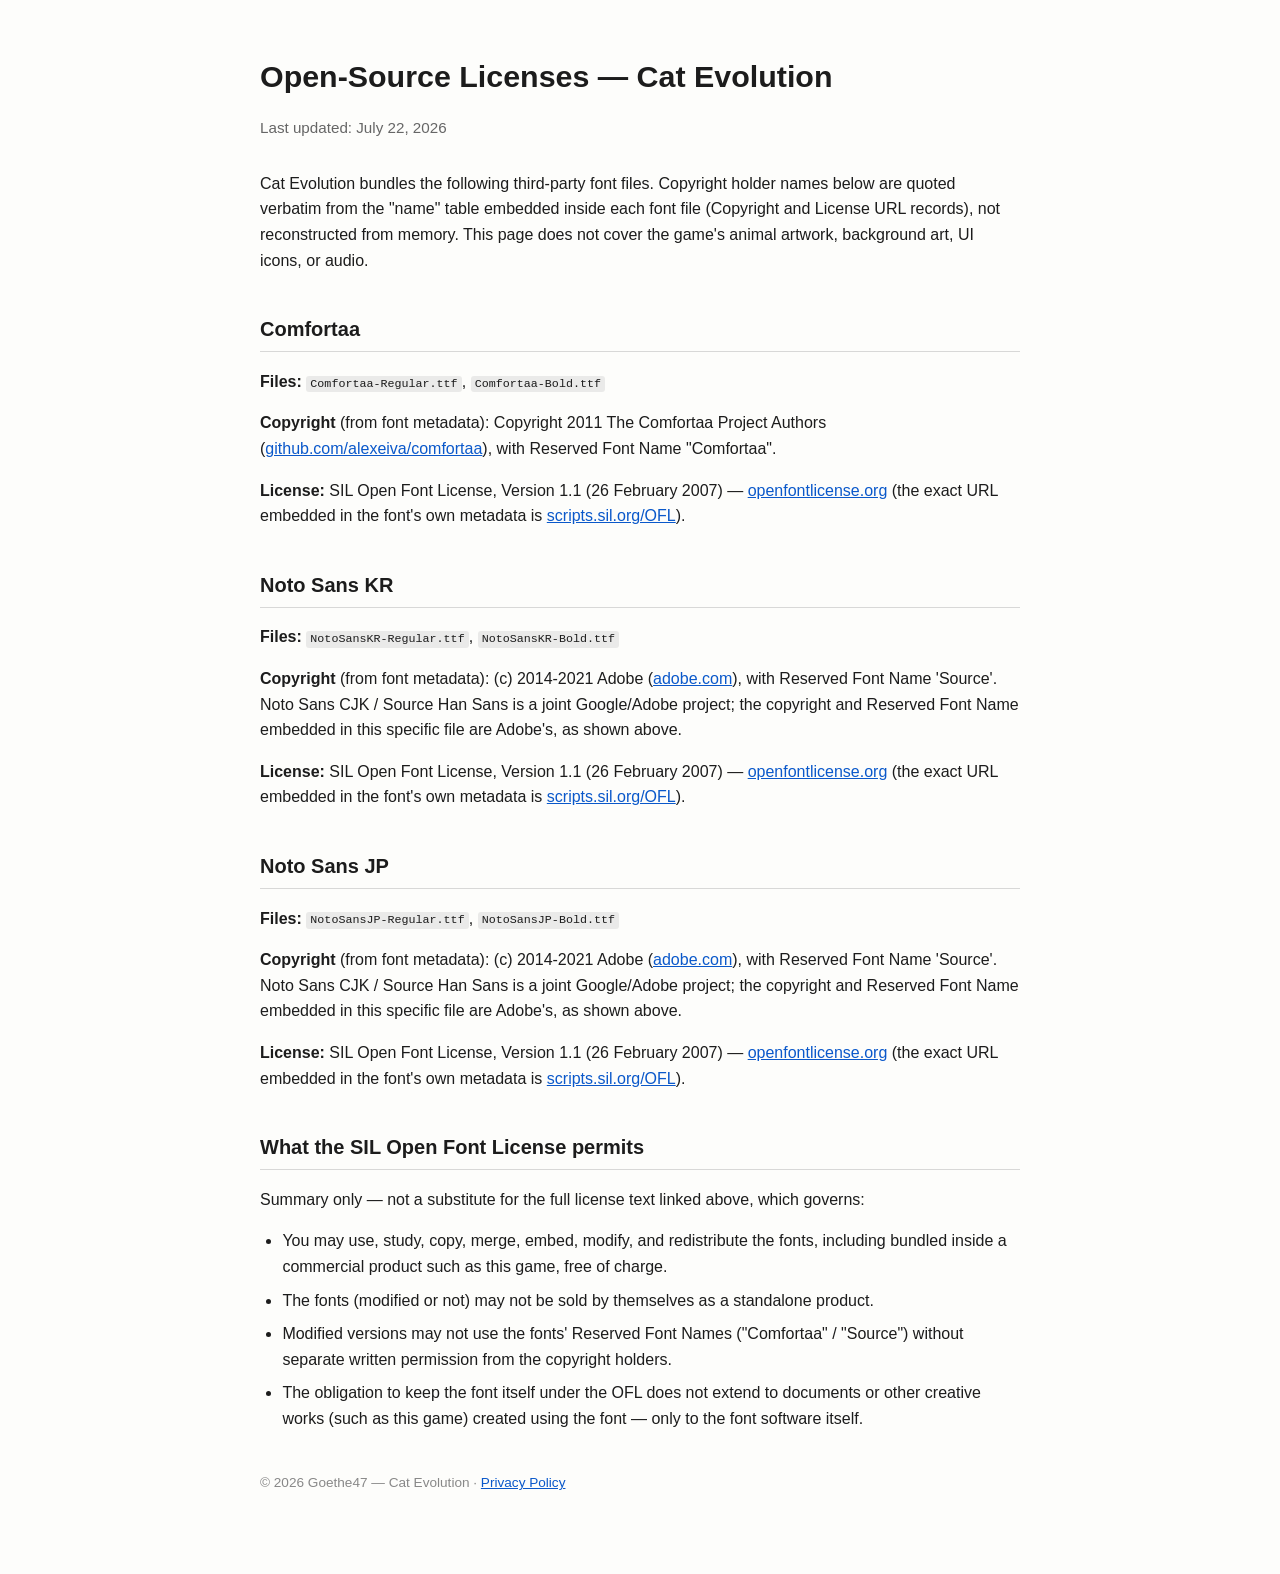
==== open-source-licenses.html @ 615765c2 "Document personalized/non-personalized ad choice, add license page Rewrites "Your Ad Choices" to des" ====
<!DOCTYPE html>
<html lang="en">
<head>
<meta charset="UTF-8">
<meta name="viewport" content="width=device-width, initial-scale=1.0">
<title>Cat Evolution — Open-Source Licenses</title>
<style>
  :root {
    color-scheme: light dark;
  }
  body {
    font-family: -apple-system, BlinkMacSystemFont, "Segoe UI", Roboto, Helvetica, Arial, sans-serif;
    line-height: 1.6;
    max-width: 760px;
    margin: 0 auto;
    padding: 32px 20px 80px;
    color: #1c1c1c;
    background: #fdfdfb;
  }
  @media (prefers-color-scheme: dark) {
    body { color: #e8e8e8; background: #16171a; }
    a { color: #7db4ff; }
    hr { border-color: #333; }
    .updated { color: #999; }
    code { background: #24252a; }
  }
  h1 { font-size: 1.9em; margin-bottom: 0.2em; }
  h2 { font-size: 1.25em; margin-top: 2em; border-bottom: 1px solid rgba(128,128,128,0.3); padding-bottom: 0.3em; }
  .updated { color: #666; font-size: 0.95em; margin-bottom: 2em; }
  ul { padding-left: 1.4em; }
  li { margin-bottom: 0.5em; }
  code { background: rgba(128,128,128,0.15); padding: 0.1em 0.35em; border-radius: 3px; font-size: 0.9em; }
  footer { margin-top: 3em; font-size: 0.85em; color: #888; }
  a { color: #0a58ca; }
</style>
</head>
<body>

<h1>Open-Source Licenses — Cat Evolution</h1>
<p class="updated">Last updated: July 22, 2026</p>

<p>Cat Evolution bundles the following third-party font files. Copyright holder names below are
quoted verbatim from the "name" table embedded inside each font file (Copyright and License URL
records), not reconstructed from memory. This page does not cover the game's animal artwork,
background art, UI icons, or audio.</p>

<h2>Comfortaa</h2>

<p><strong>Files:</strong> <code>Comfortaa-Regular.ttf</code>, <code>Comfortaa-Bold.ttf</code></p>

<p><strong>Copyright</strong> (from font metadata): Copyright 2011 The Comfortaa Project Authors
(<a href="https://github.com/alexeiva/comfortaa" target="_blank" rel="noopener">github.com/alexeiva/comfortaa</a>),
with Reserved Font Name "Comfortaa".</p>

<p><strong>License:</strong> SIL Open Font License, Version 1.1 (26 February 2007) —
<a href="https://openfontlicense.org/" target="_blank" rel="noopener">openfontlicense.org</a>
(the exact URL embedded in the font's own metadata is
<a href="http://scripts.sil.org/OFL" target="_blank" rel="noopener">scripts.sil.org/OFL</a>).</p>

<h2>Noto Sans KR</h2>

<p><strong>Files:</strong> <code>NotoSansKR-Regular.ttf</code>, <code>NotoSansKR-Bold.ttf</code></p>

<p><strong>Copyright</strong> (from font metadata): (c) 2014-2021 Adobe
(<a href="http://www.adobe.com/" target="_blank" rel="noopener">adobe.com</a>), with Reserved
Font Name 'Source'. Noto Sans CJK / Source Han Sans is a joint Google/Adobe project; the
copyright and Reserved Font Name embedded in this specific file are Adobe's, as shown above.</p>

<p><strong>License:</strong> SIL Open Font License, Version 1.1 (26 February 2007) —
<a href="https://openfontlicense.org/" target="_blank" rel="noopener">openfontlicense.org</a>
(the exact URL embedded in the font's own metadata is
<a href="http://scripts.sil.org/OFL" target="_blank" rel="noopener">scripts.sil.org/OFL</a>).</p>

<h2>Noto Sans JP</h2>

<p><strong>Files:</strong> <code>NotoSansJP-Regular.ttf</code>, <code>NotoSansJP-Bold.ttf</code></p>

<p><strong>Copyright</strong> (from font metadata): (c) 2014-2021 Adobe
(<a href="http://www.adobe.com/" target="_blank" rel="noopener">adobe.com</a>), with Reserved
Font Name 'Source'. Noto Sans CJK / Source Han Sans is a joint Google/Adobe project; the
copyright and Reserved Font Name embedded in this specific file are Adobe's, as shown above.</p>

<p><strong>License:</strong> SIL Open Font License, Version 1.1 (26 February 2007) —
<a href="https://openfontlicense.org/" target="_blank" rel="noopener">openfontlicense.org</a>
(the exact URL embedded in the font's own metadata is
<a href="http://scripts.sil.org/OFL" target="_blank" rel="noopener">scripts.sil.org/OFL</a>).</p>

<h2>What the SIL Open Font License permits</h2>

<p>Summary only — not a substitute for the full license text linked above, which governs:</p>
<ul>
  <li>You may use, study, copy, merge, embed, modify, and redistribute the fonts, including
    bundled inside a commercial product such as this game, free of charge.</li>
  <li>The fonts (modified or not) may not be sold by themselves as a standalone product.</li>
  <li>Modified versions may not use the fonts' Reserved Font Names ("Comfortaa" / "Source")
    without separate written permission from the copyright holders.</li>
  <li>The obligation to keep the font itself under the OFL does not extend to documents or other
    creative works (such as this game) created using the font — only to the font software
    itself.</li>
</ul>

<footer>
  &copy; 2026 Goethe47 — Cat Evolution · <a href="index.html">Privacy Policy</a>
</footer>

</body>
</html>
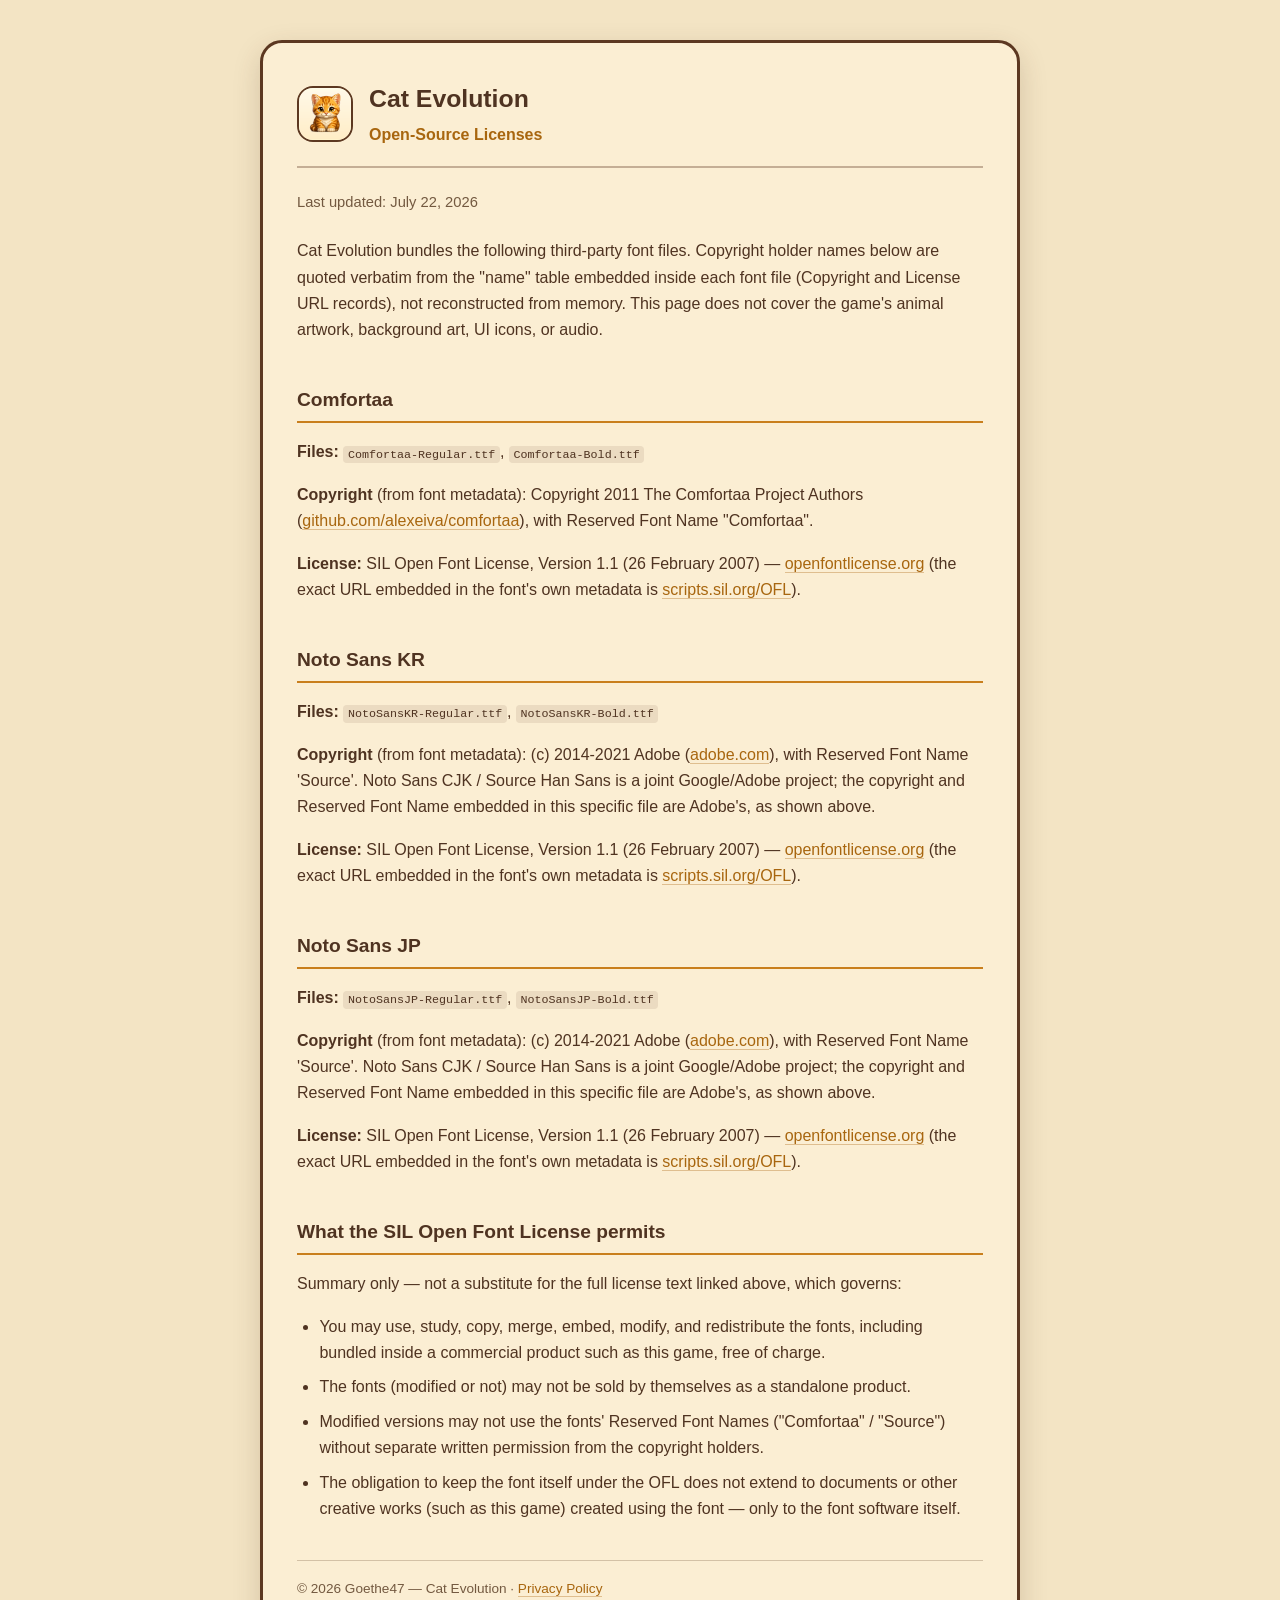
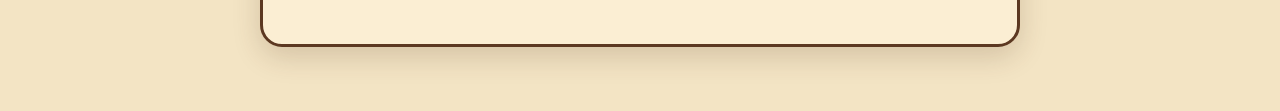
==== commit 9147023a: "Restyle site to match Cat Evolution's in-game visual identity Cream/brown/gold palette pulled from t" ====
--- a/open-source-licenses.html
+++ b/open-source-licenses.html
@@ -4,39 +4,19 @@
 <meta charset="UTF-8">
 <meta name="viewport" content="width=device-width, initial-scale=1.0">
 <title>Cat Evolution — Open-Source Licenses</title>
-<style>
-  :root {
-    color-scheme: light dark;
-  }
-  body {
-    font-family: -apple-system, BlinkMacSystemFont, "Segoe UI", Roboto, Helvetica, Arial, sans-serif;
-    line-height: 1.6;
-    max-width: 760px;
-    margin: 0 auto;
-    padding: 32px 20px 80px;
-    color: #1c1c1c;
-    background: #fdfdfb;
-  }
-  @media (prefers-color-scheme: dark) {
-    body { color: #e8e8e8; background: #16171a; }
-    a { color: #7db4ff; }
-    hr { border-color: #333; }
-    .updated { color: #999; }
-    code { background: #24252a; }
-  }
-  h1 { font-size: 1.9em; margin-bottom: 0.2em; }
-  h2 { font-size: 1.25em; margin-top: 2em; border-bottom: 1px solid rgba(128,128,128,0.3); padding-bottom: 0.3em; }
-  .updated { color: #666; font-size: 0.95em; margin-bottom: 2em; }
-  ul { padding-left: 1.4em; }
-  li { margin-bottom: 0.5em; }
-  code { background: rgba(128,128,128,0.15); padding: 0.1em 0.35em; border-radius: 3px; font-size: 0.9em; }
-  footer { margin-top: 3em; font-size: 0.85em; color: #888; }
-  a { color: #0a58ca; }
-</style>
+<link rel="icon" href="icon.png">
+<link rel="stylesheet" href="styles.css">
 </head>
 <body>
-
-<h1>Open-Source Licenses — Cat Evolution</h1>
+<div class="card">
+<div class="masthead">
+  <img src="icon.png" alt="Cat Evolution icon">
+  <div class="masthead-text">
+    <h1>Cat Evolution</h1>
+    <p class="page-name">Open-Source Licenses</p>
+  </div>
+</div>
+<hr class="divider">
 <p class="updated">Last updated: July 22, 2026</p>
 
 <p>Cat Evolution bundles the following third-party font files. Copyright holder names below are
@@ -102,6 +82,6 @@
 <footer>
   &copy; 2026 Goethe47 — Cat Evolution · <a href="index.html">Privacy Policy</a>
 </footer>
-
+</div>
 </body>
 </html>
--- a/styles.css
+++ b/styles.css
@@ -0,0 +1,134 @@
+:root {
+  color-scheme: light dark;
+  --bg: #f3e4c4;
+  --card: #fbeed3;
+  --border: #5c3821;
+  --text: #4f3321;
+  --muted: #735940;
+  --accent: #c97f1c;
+  --accent-strong: #a8660f;
+  --table-head: #f0dcae;
+  --code-bg: rgba(92, 56, 33, 0.1);
+  --shadow: rgba(76, 46, 20, 0.18);
+}
+
+@media (prefers-color-scheme: dark) {
+  :root {
+    --bg: #1b140c;
+    --card: #241a10;
+    --border: #caa06a;
+    --text: #f2e2c4;
+    --muted: #cbab80;
+    --accent: #f0b94a;
+    --accent-strong: #ffce6e;
+    --table-head: #33260f;
+    --code-bg: rgba(240, 185, 74, 0.12);
+    --shadow: rgba(0, 0, 0, 0.5);
+  }
+}
+
+* { box-sizing: border-box; }
+
+body {
+  font-family: -apple-system, BlinkMacSystemFont, "Segoe UI", Roboto, Helvetica, Arial, sans-serif;
+  line-height: 1.65;
+  margin: 0;
+  padding: 40px 16px 64px;
+  color: var(--text);
+  background: var(--bg);
+}
+
+.card {
+  max-width: 760px;
+  margin: 0 auto;
+  background: var(--card);
+  border: 3px solid var(--border);
+  border-radius: 22px;
+  padding: 36px 34px 44px;
+  box-shadow: 0 10px 28px var(--shadow);
+}
+
+.masthead {
+  display: flex;
+  align-items: center;
+  gap: 16px;
+  margin-bottom: 6px;
+}
+
+.masthead img {
+  width: 56px;
+  height: 56px;
+  border-radius: 16px;
+  border: 2px solid var(--border);
+  flex-shrink: 0;
+}
+
+.masthead-text h1 {
+  margin: 0;
+  font-size: 1.55em;
+  color: var(--text);
+}
+
+.masthead-text .page-name {
+  margin: 2px 0 0;
+  font-size: 1em;
+  font-weight: 600;
+  color: var(--accent-strong);
+}
+
+hr.divider {
+  border: none;
+  border-top: 2px solid var(--border);
+  opacity: 0.35;
+  margin: 18px 0 22px;
+}
+
+.updated { color: var(--muted); font-size: 0.92em; margin-bottom: 1.6em; }
+
+h2 {
+  font-size: 1.2em;
+  margin-top: 2.1em;
+  color: var(--text);
+  border-bottom: 2px solid var(--border);
+  opacity: 1;
+  padding-bottom: 0.3em;
+}
+h2 { border-bottom-color: var(--accent); }
+
+ul { padding-left: 1.4em; }
+li { margin-bottom: 0.5em; }
+
+table {
+  border-collapse: collapse;
+  width: 100%;
+  margin: 1em 0;
+  border: 2px solid var(--border);
+  border-radius: 12px;
+  overflow: hidden;
+}
+th, td {
+  text-align: left;
+  padding: 10px 12px;
+  border: 1px solid var(--border);
+  font-size: 0.95em;
+  vertical-align: top;
+}
+th { background: var(--table-head); color: var(--text); }
+
+code {
+  background: var(--code-bg);
+  padding: 0.15em 0.4em;
+  border-radius: 4px;
+  font-size: 0.9em;
+}
+
+a { color: var(--accent-strong); text-decoration: none; border-bottom: 1px solid rgba(168, 102, 15, 0.35); }
+a:hover { border-bottom-color: var(--accent-strong); }
+
+footer {
+  margin-top: 2.8em;
+  padding-top: 1.2em;
+  border-top: 1px solid rgba(92, 56, 33, 0.25);
+  font-size: 0.85em;
+  color: var(--muted);
+}
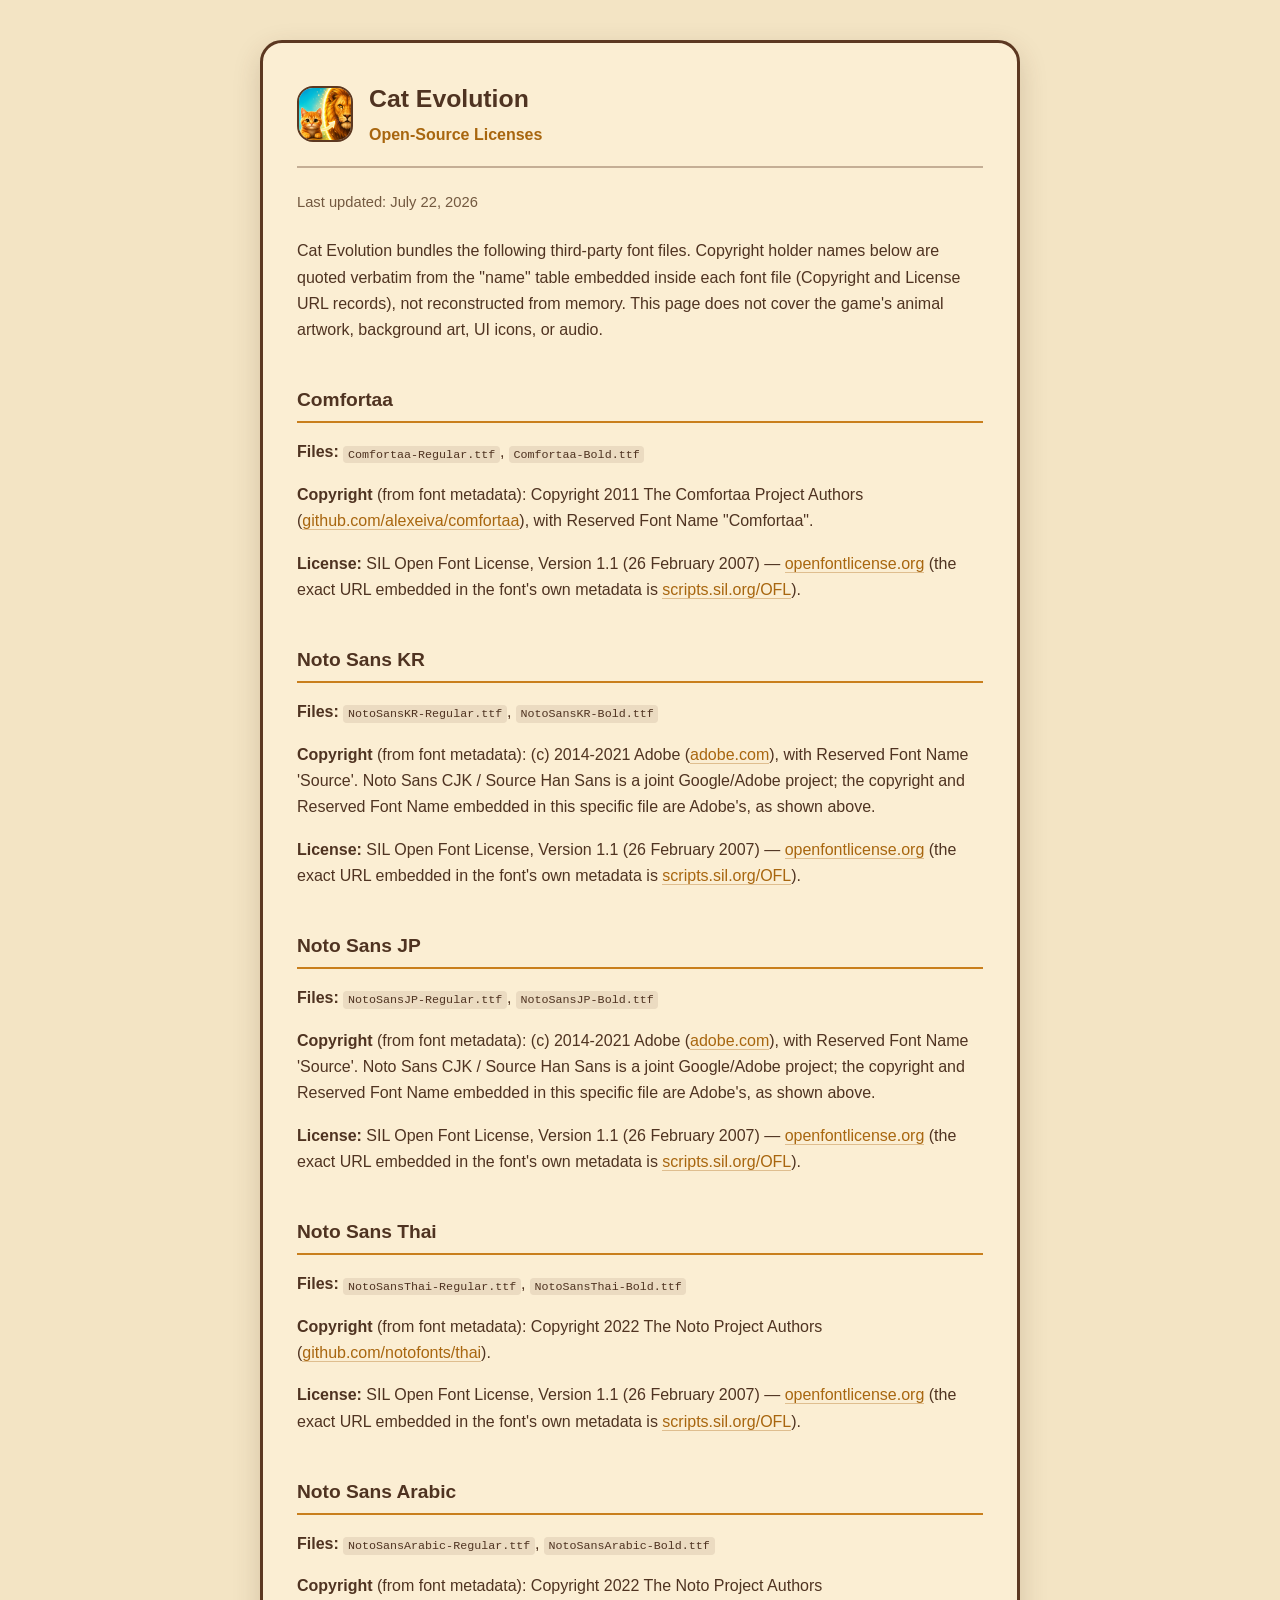
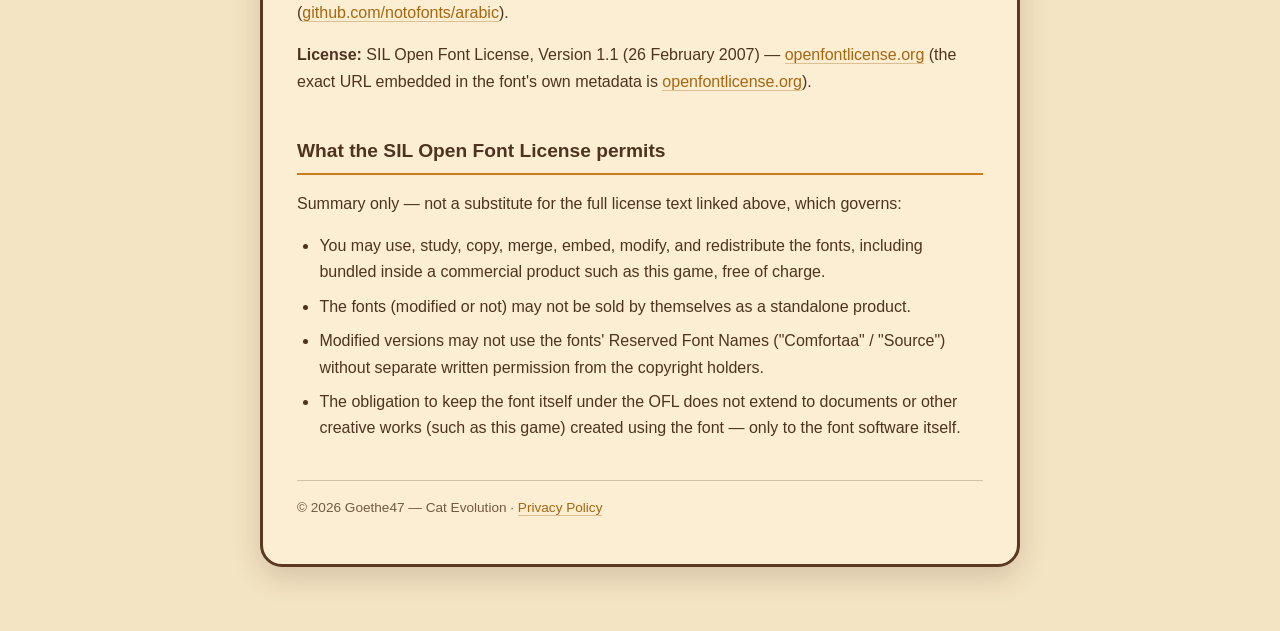
==== commit 033b0d41: "Disclose the Noto Sans Thai and Arabic fonts Thai and Arabic ship in the app as of this release, so " ====
--- a/open-source-licenses.html
+++ b/open-source-licenses.html
@@ -65,6 +65,30 @@
 (the exact URL embedded in the font's own metadata is
 <a href="http://scripts.sil.org/OFL" target="_blank" rel="noopener">scripts.sil.org/OFL</a>).</p>
 
+<h2>Noto Sans Thai</h2>
+
+<p><strong>Files:</strong> <code>NotoSansThai-Regular.ttf</code>, <code>NotoSansThai-Bold.ttf</code></p>
+
+<p><strong>Copyright</strong> (from font metadata): Copyright 2022 The Noto Project Authors
+(<a href="https://github.com/notofonts/thai" target="_blank" rel="noopener">github.com/notofonts/thai</a>).</p>
+
+<p><strong>License:</strong> SIL Open Font License, Version 1.1 (26 February 2007) —
+<a href="https://openfontlicense.org/" target="_blank" rel="noopener">openfontlicense.org</a>
+(the exact URL embedded in the font's own metadata is
+<a href="https://scripts.sil.org/OFL" target="_blank" rel="noopener">scripts.sil.org/OFL</a>).</p>
+
+<h2>Noto Sans Arabic</h2>
+
+<p><strong>Files:</strong> <code>NotoSansArabic-Regular.ttf</code>, <code>NotoSansArabic-Bold.ttf</code></p>
+
+<p><strong>Copyright</strong> (from font metadata): Copyright 2022 The Noto Project Authors
+(<a href="https://github.com/notofonts/arabic" target="_blank" rel="noopener">github.com/notofonts/arabic</a>).</p>
+
+<p><strong>License:</strong> SIL Open Font License, Version 1.1 (26 February 2007) —
+<a href="https://openfontlicense.org/" target="_blank" rel="noopener">openfontlicense.org</a>
+(the exact URL embedded in the font's own metadata is
+<a href="https://openfontlicense.org" target="_blank" rel="noopener">openfontlicense.org</a>).</p>
+
 <h2>What the SIL Open Font License permits</h2>
 
 <p>Summary only — not a substitute for the full license text linked above, which governs:</p>
